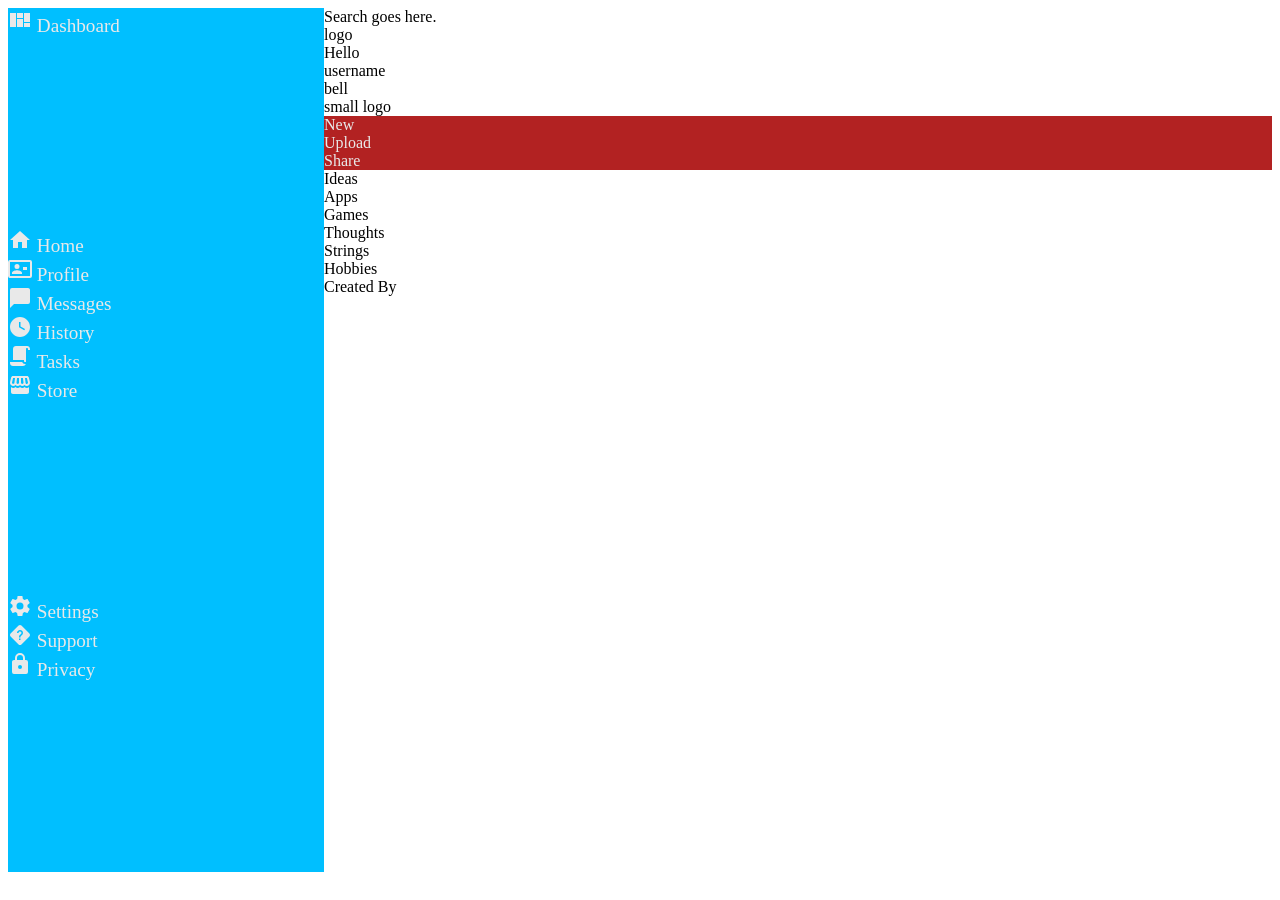
==== AdminDashboard.html @ 98df5fd7 "Icons added" ====
<!DOCTYPE html>
<html lang="en">
<head>
    <meta charset="UTF-8">
    <meta http-equiv="X-UA-Compatible" content="IE=edge">
    <meta name="viewport" content="width=device-width, initial-scale=1.0">
    <title>Admin Dashboard</title>
    <link rel="stylesheet" href="style.css">
</head>
<body>
    <div class="sidebar">
        <div class="siderow1">
            <svg style="width:24px;height:24px" viewBox="0 0 24 24">
            <path fill="currentColor" d="M2,5V19H8V5H2M9,5V10H15V5H9M16,5V14H22V5H16M9,11V19H15V11H9M16,15V19H22V15H16Z" />
        </svg>
        Dashboard</div>
        <div class="siderow2">
            <div> 
                <svg fill="currentColor" xmlns="http://www.w3.org/2000/svg" xmlns:xlink="http://www.w3.org/1999/xlink" version="1.1" width="24" height="24" viewBox="0 0 24 24"><path d="M10,20V14H14V20H19V12H22L12,3L2,12H5V20H10Z" /></svg>
                Home</div>
            <div> 
                <svg fill="currentColor" xmlns="http://www.w3.org/2000/svg" xmlns:xlink="http://www.w3.org/1999/xlink" version="1.1" width="24" height="24" viewBox="0 0 24 24"><path d="M22 3H2A2.07 2.07 0 0 0 0 5V19A2.07 2.07 0 0 0 2 21H22A2.07 2.07 0 0 0 24 19V5A2.07 2.07 0 0 0 22 3M22 19H2V5H22M14 17V15.75C14 14.09 10.66 13.25 9 13.25S4 14.09 4 15.75V17H14M9 7A2.5 2.5 0 1 0 11.5 9.5A2.5 2.5 0 0 0 9 7M15 10V13H19V10H15" /></svg>
                Profile</div>
            <div> 
                <svg fill="currentColor" xmlns="http://www.w3.org/2000/svg" xmlns:xlink="http://www.w3.org/1999/xlink" version="1.1" width="24" height="24" viewBox="0 0 24 24"><path d="M20,2H4A2,2 0 0,0 2,4V22L6,18H20A2,2 0 0,0 22,16V4C22,2.89 21.1,2 20,2Z" /></svg>
                Messages
            </div>
            <div> <svg fill= "currentColor" xmlns="http://www.w3.org/2000/svg"  width="24" height="24" viewBox="0 0 24 24"><path d="M12 2C6.5 2 2 6.5 2 12C2 17.5 6.5 22 12 22C17.5 22 22 17.5 22 12S17.5 2 12 2M16.3 15.2L11 12.3V7H12.5V11.4L17 13.9L16.3 15.2Z" /></svg>
                History</div>
            <div> 
                <svg fill="currentColor" xmlns="http://www.w3.org/2000/svg" xmlns:xlink="http://www.w3.org/1999/xlink" version="1.1" width="24" height="24" viewBox="0 0 24 24"><path d="M17.8,20C17.4,21.2 16.3,22 15,22H5C3.3,22 2,20.7 2,19V18H5L14.2,18C14.6,19.2 15.7,20 17,20H17.8M19,2H8C6.3,2 5,3.3 5,5V16H16V17C16,17.6 16.4,18 17,18H18V5C18,4.4 18.4,4 19,4C19.6,4 20,4.4 20,5V6H22V5C22,3.3 20.7,2 19,2Z" /></svg>
                Tasks</div>
            <div> 
                <svg fill="currentColor" xmlns="http://www.w3.org/2000/svg" xmlns:xlink="http://www.w3.org/1999/xlink" version="1.1" width="24" height="24" viewBox="0 0 24 24"><path d="M5.06 3C4.63 3 4.22 3.14 3.84 3.42C3.46 3.7 3.24 4.06 3.14 4.5L2.11 8.91C1.86 10 2.06 10.92 2.69 11.73C2.81 11.85 2.93 11.97 3.04 12.07C3.63 12.64 4.28 13 5.22 13C6.16 13 6.91 12.59 7.47 12.05C8.1 12.67 8.86 13 9.8 13C10.64 13 11.44 12.63 12 12.07C12.68 12.7 13.45 13 14.3 13C15.17 13 15.91 12.67 16.54 12.05C17.11 12.62 17.86 13 18.81 13C19.76 13 20.43 12.65 21 12.06C21.09 11.97 21.18 11.87 21.28 11.77C21.94 10.95 22.14 10 21.89 8.91L20.86 4.5C20.73 4.06 20.5 3.7 20.13 3.42C19.77 3.14 19.38 3 18.94 3M18.89 4.97L19.97 9.38C20.06 9.81 19.97 10.2 19.69 10.55C19.44 10.86 19.13 11 18.75 11C18.44 11 18.17 10.9 17.95 10.66C17.73 10.43 17.61 10.16 17.58 9.84L16.97 5M5.06 5H7.03L6.42 9.84C6.3 10.63 5.91 11 5.25 11C4.84 11 4.53 10.86 4.31 10.55C4.03 10.2 3.94 9.81 4.03 9.38M9.05 5H11V9.7C11 10.05 10.89 10.35 10.64 10.62C10.39 10.88 10.08 11 9.7 11C9.36 11 9.07 10.88 8.84 10.59C8.61 10.3 8.5 10 8.5 9.66V9.5M13 5H14.95L15.5 9.5C15.58 9.92 15.5 10.27 15.21 10.57C14.95 10.87 14.61 11 14.2 11C13.89 11 13.61 10.88 13.36 10.62C13.11 10.35 13 10.05 13 9.7M3 14.03V19C3 20.11 3.89 21 5 21C9.67 21 14.33 21 19 21C20.1 21 21 20.11 21 19V14.05C20.45 14.63 19.75 14.96 19 15C18 15.03 17.25 14.74 16.54 14.05C15.94 14.65 15.14 15 14.3 15C13.4 15 12.6 14.64 12 14.07C11.43 14.64 10.65 15 9.78 15C8.87 15 8.07 14.65 7.47 14.05C6.89 14.64 6.1 15 5.23 15C4.33 15 3.66 14.65 3 14.03Z" /></svg>
                 Store</div>
        </div>
        <div class="siderow3">
            <div>
                <svg fill="currentColor" xmlns:xlink="http://www.w3.org/1999/xlink" version="1.1" width="24" height="24" viewBox="0 0 24 24"><path d="M12,15.5A3.5,3.5 0 0,1 8.5,12A3.5,3.5 0 0,1 12,8.5A3.5,3.5 0 0,1 15.5,12A3.5,3.5 0 0,1 12,15.5M19.43,12.97C19.47,12.65 19.5,12.33 19.5,12C19.5,11.67 19.47,11.34 19.43,11L21.54,9.37C21.73,9.22 21.78,8.95 21.66,8.73L19.66,5.27C19.54,5.05 19.27,4.96 19.05,5.05L16.56,6.05C16.04,5.66 15.5,5.32 14.87,5.07L14.5,2.42C14.46,2.18 14.25,2 14,2H10C9.75,2 9.54,2.18 9.5,2.42L9.13,5.07C8.5,5.32 7.96,5.66 7.44,6.05L4.95,5.05C4.73,4.96 4.46,5.05 4.34,5.27L2.34,8.73C2.21,8.95 2.27,9.22 2.46,9.37L4.57,11C4.53,11.34 4.5,11.67 4.5,12C4.5,12.33 4.53,12.65 4.57,12.97L2.46,14.63C2.27,14.78 2.21,15.05 2.34,15.27L4.34,18.73C4.46,18.95 4.73,19.03 4.95,18.95L7.44,17.94C7.96,18.34 8.5,18.68 9.13,18.93L9.5,21.58C9.54,21.82 9.75,22 10,22H14C14.25,22 14.46,21.82 14.5,21.58L14.87,18.93C15.5,18.67 16.04,18.34 16.56,17.94L19.05,18.95C19.27,19.03 19.54,18.95 19.66,18.73L21.66,15.27C21.78,15.05 21.73,14.78 21.54,14.63L19.43,12.97Z" /></svg>
                Settings
            </div>
            <div>
                <svg fill="currentColor" xmlns="http://www.w3.org/2000/svg" xmlns:xlink="http://www.w3.org/1999/xlink" version="1.1" width="24" height="24" viewBox="0 0 24 24"><path d="M12 2C11.5 2 11 2.19 10.59 2.59L2.59 10.59C1.8 11.37 1.8 12.63 2.59 13.41L10.59 21.41C11.37 22.2 12.63 22.2 13.41 21.41L21.41 13.41C22.2 12.63 22.2 11.37 21.41 10.59L13.41 2.59C13 2.19 12.5 2 12 2M12 6.95C14.7 7.06 15.87 9.78 14.28 11.81C13.86 12.31 13.19 12.64 12.85 13.07C12.5 13.5 12.5 14 12.5 14.5H11C11 13.65 11 12.94 11.35 12.44C11.68 11.94 12.35 11.64 12.77 11.31C14 10.18 13.68 8.59 12 8.46C11.18 8.46 10.5 9.13 10.5 9.97H9C9 8.3 10.35 6.95 12 6.95M11 15.5H12.5V17H11V15.5Z" /></svg>
                Support</div>
            <div>
                <svg fill="currentColor" xmlns:xlink="http://www.w3.org/1999/xlink" version="1.1" width="24" height="24" viewBox="0 0 24 24"><path d="M12,17A2,2 0 0,0 14,15C14,13.89 13.1,13 12,13A2,2 0 0,0 10,15A2,2 0 0,0 12,17M18,8A2,2 0 0,1 20,10V20A2,2 0 0,1 18,22H6A2,2 0 0,1 4,20V10C4,8.89 4.9,8 6,8H7V6A5,5 0 0,1 12,1A5,5 0 0,1 17,6V8H18M12,3A3,3 0 0,0 9,6V8H15V6A3,3 0 0,0 12,3Z" /></svg>
                Privacy</div>
        </div>

    </div>
    <div class="mainContent">
        <div class="header">
            <div class="magnifyingGlass"></div>
            <div class="searchbar">Search goes here.</div>
            <div class="Greeting">
                <div class="logo">logo</div>
                <div class="hello">Hello</div>
                <div class="user">username</div>
            </div>
            <div class="userinfo">
                <div class="alert">bell</div>
                <div class="smallLogo">small logo</div>
                <div class="user"></div>
                <div class="buttons">
                    <div class="button1">New</div>
                    <div class="button2">Upload</div>
                    <div class="button3">Share</div>
                </div>
            </div>
        </div>
        <div class="content">
            <div class="articles">
                <div class="article1">Ideas</div>
                <div class="article2">Apps</div>
                <div class="article3">Games</div>
                <div class="article4">Thoughts</div>
                <div class="article5">Strings</div>
                <div class="article6">Hobbies</div>
            </div>
            <div class="miniSidebar">  
                <div class="Announcements">
                    <div class="announcement">Created By</div>
                    <div class="announcement"></div>
                    <div class="announcement"></div>
                </div>
                
                <div class="Social Media">
                    <div class="people"></div>
                    <div class="people"></div>
                    <div class="people"></div>
                </div>
            </div>
        </div>
    </div>
</body>
</html>
---- style.css ----
body{
    display: grid;
    grid-template-columns: 2fr 6fr;
    grid-template-rows: 1fr 2fr;

}
.sidebar{
    display: grid;
    grid-template-rows: repeat(3 1fr);
    grid-area: 1/1/3/1;
}
.mainContent{
    display: grid;
    grid-area: 1/2/2/3;
}
.buttons{
    background-color: firebrick;
    color:rgb(233, 233, 233);
}
.sidebar{
    background-color:deepskyblue;
    color:rgb(233,233,233);
    font-size:larger;
}
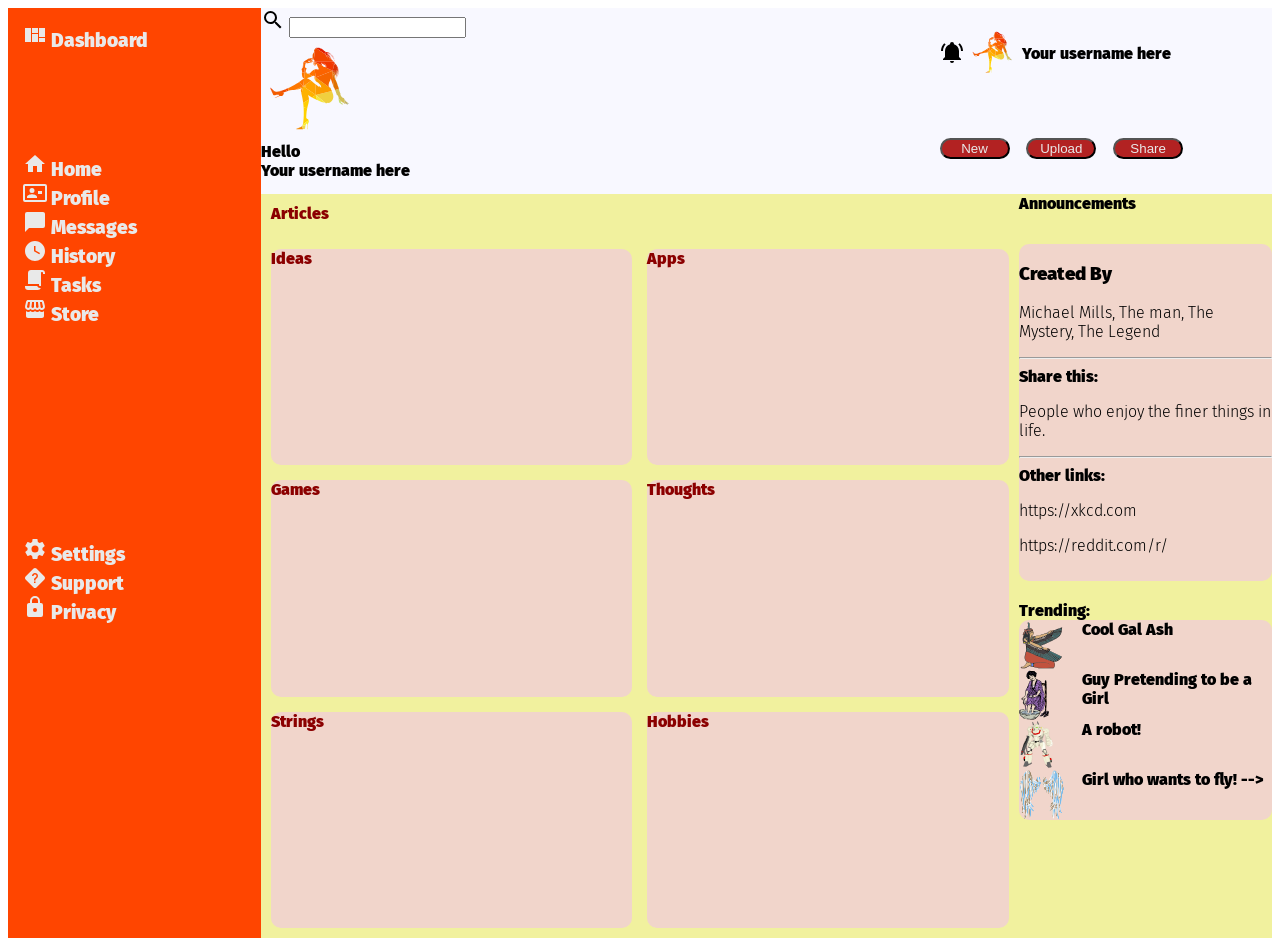
==== commit 19a919a7: "staged to real" ====
--- a/AdminDashboard.html
+++ b/AdminDashboard.html
@@ -9,17 +9,18 @@
 </head>
 <body>
     <div class="sidebar">
-        <div class="siderow1">
+        <div class="sideRow1">
             <svg style="width:24px;height:24px" viewBox="0 0 24 24">
             <path fill="currentColor" d="M2,5V19H8V5H2M9,5V10H15V5H9M16,5V14H22V5H16M9,11V19H15V11H9M16,15V19H22V15H16Z" />
         </svg>
-        Dashboard</div>
-        <div class="siderow2">
+        Dashboard
+    </div>
+        <div class="sideRow2">
             <div> 
-                <svg fill="currentColor" xmlns="http://www.w3.org/2000/svg" xmlns:xlink="http://www.w3.org/1999/xlink" version="1.1" width="24" height="24" viewBox="0 0 24 24"><path d="M10,20V14H14V20H19V12H22L12,3L2,12H5V20H10Z" /></svg>
+                <svg fill="currentColor" version="1.1" width="24" height="24" viewBox="0 0 24 24"><path d="M10,20V14H14V20H19V12H22L12,3L2,12H5V20H10Z" /></svg>
                 Home</div>
             <div> 
-                <svg fill="currentColor" xmlns="http://www.w3.org/2000/svg" xmlns:xlink="http://www.w3.org/1999/xlink" version="1.1" width="24" height="24" viewBox="0 0 24 24"><path d="M22 3H2A2.07 2.07 0 0 0 0 5V19A2.07 2.07 0 0 0 2 21H22A2.07 2.07 0 0 0 24 19V5A2.07 2.07 0 0 0 22 3M22 19H2V5H22M14 17V15.75C14 14.09 10.66 13.25 9 13.25S4 14.09 4 15.75V17H14M9 7A2.5 2.5 0 1 0 11.5 9.5A2.5 2.5 0 0 0 9 7M15 10V13H19V10H15" /></svg>
+                <svg fill="currentColor" version="1.1" width="24" height="24" viewBox="0 0 24 24"><path d="M22 3H2A2.07 2.07 0 0 0 0 5V19A2.07 2.07 0 0 0 2 21H22A2.07 2.07 0 0 0 24 19V5A2.07 2.07 0 0 0 22 3M22 19H2V5H22M14 17V15.75C14 14.09 10.66 13.25 9 13.25S4 14.09 4 15.75V17H14M9 7A2.5 2.5 0 1 0 11.5 9.5A2.5 2.5 0 0 0 9 7M15 10V13H19V10H15" /></svg>
                 Profile</div>
             <div> 
                 <svg fill="currentColor" xmlns="http://www.w3.org/2000/svg" xmlns:xlink="http://www.w3.org/1999/xlink" version="1.1" width="24" height="24" viewBox="0 0 24 24"><path d="M20,2H4A2,2 0 0,0 2,4V22L6,18H20A2,2 0 0,0 22,16V4C22,2.89 21.1,2 20,2Z" /></svg>
@@ -34,9 +35,9 @@
                 <svg fill="currentColor" xmlns="http://www.w3.org/2000/svg" xmlns:xlink="http://www.w3.org/1999/xlink" version="1.1" width="24" height="24" viewBox="0 0 24 24"><path d="M5.06 3C4.63 3 4.22 3.14 3.84 3.42C3.46 3.7 3.24 4.06 3.14 4.5L2.11 8.91C1.86 10 2.06 10.92 2.69 11.73C2.81 11.85 2.93 11.97 3.04 12.07C3.63 12.64 4.28 13 5.22 13C6.16 13 6.91 12.59 7.47 12.05C8.1 12.67 8.86 13 9.8 13C10.64 13 11.44 12.63 12 12.07C12.68 12.7 13.45 13 14.3 13C15.17 13 15.91 12.67 16.54 12.05C17.11 12.62 17.86 13 18.81 13C19.76 13 20.43 12.65 21 12.06C21.09 11.97 21.18 11.87 21.28 11.77C21.94 10.95 22.14 10 21.89 8.91L20.86 4.5C20.73 4.06 20.5 3.7 20.13 3.42C19.77 3.14 19.38 3 18.94 3M18.89 4.97L19.97 9.38C20.06 9.81 19.97 10.2 19.69 10.55C19.44 10.86 19.13 11 18.75 11C18.44 11 18.17 10.9 17.95 10.66C17.73 10.43 17.61 10.16 17.58 9.84L16.97 5M5.06 5H7.03L6.42 9.84C6.3 10.63 5.91 11 5.25 11C4.84 11 4.53 10.86 4.31 10.55C4.03 10.2 3.94 9.81 4.03 9.38M9.05 5H11V9.7C11 10.05 10.89 10.35 10.64 10.62C10.39 10.88 10.08 11 9.7 11C9.36 11 9.07 10.88 8.84 10.59C8.61 10.3 8.5 10 8.5 9.66V9.5M13 5H14.95L15.5 9.5C15.58 9.92 15.5 10.27 15.21 10.57C14.95 10.87 14.61 11 14.2 11C13.89 11 13.61 10.88 13.36 10.62C13.11 10.35 13 10.05 13 9.7M3 14.03V19C3 20.11 3.89 21 5 21C9.67 21 14.33 21 19 21C20.1 21 21 20.11 21 19V14.05C20.45 14.63 19.75 14.96 19 15C18 15.03 17.25 14.74 16.54 14.05C15.94 14.65 15.14 15 14.3 15C13.4 15 12.6 14.64 12 14.07C11.43 14.64 10.65 15 9.78 15C8.87 15 8.07 14.65 7.47 14.05C6.89 14.64 6.1 15 5.23 15C4.33 15 3.66 14.65 3 14.03Z" /></svg>
                  Store</div>
         </div>
-        <div class="siderow3">
+        <div class="sideRow3">
             <div>
-                <svg fill="currentColor" xmlns:xlink="http://www.w3.org/1999/xlink" version="1.1" width="24" height="24" viewBox="0 0 24 24"><path d="M12,15.5A3.5,3.5 0 0,1 8.5,12A3.5,3.5 0 0,1 12,8.5A3.5,3.5 0 0,1 15.5,12A3.5,3.5 0 0,1 12,15.5M19.43,12.97C19.47,12.65 19.5,12.33 19.5,12C19.5,11.67 19.47,11.34 19.43,11L21.54,9.37C21.73,9.22 21.78,8.95 21.66,8.73L19.66,5.27C19.54,5.05 19.27,4.96 19.05,5.05L16.56,6.05C16.04,5.66 15.5,5.32 14.87,5.07L14.5,2.42C14.46,2.18 14.25,2 14,2H10C9.75,2 9.54,2.18 9.5,2.42L9.13,5.07C8.5,5.32 7.96,5.66 7.44,6.05L4.95,5.05C4.73,4.96 4.46,5.05 4.34,5.27L2.34,8.73C2.21,8.95 2.27,9.22 2.46,9.37L4.57,11C4.53,11.34 4.5,11.67 4.5,12C4.5,12.33 4.53,12.65 4.57,12.97L2.46,14.63C2.27,14.78 2.21,15.05 2.34,15.27L4.34,18.73C4.46,18.95 4.73,19.03 4.95,18.95L7.44,17.94C7.96,18.34 8.5,18.68 9.13,18.93L9.5,21.58C9.54,21.82 9.75,22 10,22H14C14.25,22 14.46,21.82 14.5,21.58L14.87,18.93C15.5,18.67 16.04,18.34 16.56,17.94L19.05,18.95C19.27,19.03 19.54,18.95 19.66,18.73L21.66,15.27C21.78,15.05 21.73,14.78 21.54,14.63L19.43,12.97Z" /></svg>
+                <svg fill="currentColor" version="1.1" width="24" height="24" viewBox="0 0 24 24"><path d="M12,15.5A3.5,3.5 0 0,1 8.5,12A3.5,3.5 0 0,1 12,8.5A3.5,3.5 0 0,1 15.5,12A3.5,3.5 0 0,1 12,15.5M19.43,12.97C19.47,12.65 19.5,12.33 19.5,12C19.5,11.67 19.47,11.34 19.43,11L21.54,9.37C21.73,9.22 21.78,8.95 21.66,8.73L19.66,5.27C19.54,5.05 19.27,4.96 19.05,5.05L16.56,6.05C16.04,5.66 15.5,5.32 14.87,5.07L14.5,2.42C14.46,2.18 14.25,2 14,2H10C9.75,2 9.54,2.18 9.5,2.42L9.13,5.07C8.5,5.32 7.96,5.66 7.44,6.05L4.95,5.05C4.73,4.96 4.46,5.05 4.34,5.27L2.34,8.73C2.21,8.95 2.27,9.22 2.46,9.37L4.57,11C4.53,11.34 4.5,11.67 4.5,12C4.5,12.33 4.53,12.65 4.57,12.97L2.46,14.63C2.27,14.78 2.21,15.05 2.34,15.27L4.34,18.73C4.46,18.95 4.73,19.03 4.95,18.95L7.44,17.94C7.96,18.34 8.5,18.68 9.13,18.93L9.5,21.58C9.54,21.82 9.75,22 10,22H14C14.25,22 14.46,21.82 14.5,21.58L14.87,18.93C15.5,18.67 16.04,18.34 16.56,17.94L19.05,18.95C19.27,19.03 19.54,18.95 19.66,18.73L21.66,15.27C21.78,15.05 21.73,14.78 21.54,14.63L19.43,12.97Z" /></svg>
                 Settings
             </div>
             <div>
@@ -46,48 +47,83 @@
                 <svg fill="currentColor" xmlns:xlink="http://www.w3.org/1999/xlink" version="1.1" width="24" height="24" viewBox="0 0 24 24"><path d="M12,17A2,2 0 0,0 14,15C14,13.89 13.1,13 12,13A2,2 0 0,0 10,15A2,2 0 0,0 12,17M18,8A2,2 0 0,1 20,10V20A2,2 0 0,1 18,22H6A2,2 0 0,1 4,20V10C4,8.89 4.9,8 6,8H7V6A5,5 0 0,1 12,1A5,5 0 0,1 17,6V8H18M12,3A3,3 0 0,0 9,6V8H15V6A3,3 0 0,0 12,3Z" /></svg>
                 Privacy</div>
         </div>
-
     </div>
     <div class="mainContent">
         <div class="header">
+            <div class="headerMain">
             <div class="magnifyingGlass"></div>
-            <div class="searchbar">Search goes here.</div>
+            <div class="searchbar">
+                <svg style="width:24px;height:24px" viewBox="0 0 24 24">
+                    <path fill="currentColor" d="M9.5,3A6.5,6.5 0 0,1 16,9.5C16,11.11 15.41,12.59 14.44,13.73L14.71,14H15.5L20.5,19L19,20.5L14,15.5V14.71L13.73,14.44C12.59,15.41 11.11,16 9.5,16A6.5,6.5 0 0,1 3,9.5A6.5,6.5 0 0,1 9.5,3M9.5,5C7,5 5,7 5,9.5C5,12 7,14 9.5,14C12,14 14,12 14,9.5C14,7 12,5 9.5,5Z" />
+                </svg>
+                 <input type="search" text="Search Here"> </div>
             <div class="Greeting">
-                <div class="logo">logo</div>
+                <div class="logo"><img src="svgs/sitting-woman-silhouette-low-poly.svg" alt="userProfilePic" height="100px"></div>
                 <div class="hello">Hello</div>
-                <div class="user">username</div>
+                <div class="user">Your username here</div>
+            </div>
             </div>
             <div class="userinfo">
-                <div class="alert">bell</div>
-                <div class="smallLogo">small logo</div>
-                <div class="user"></div>
+                <div class="alert">
+                    <svg style="width:24px;height:24px" viewBox="0 0 24 24">
+                        <path fill="currentColor" d="M21,19V20H3V19L5,17V11C5,7.9 7.03,5.17 10,4.29C10,4.19 10,4.1 10,4A2,2 0 0,1 12,2A2,2 0 0,1 14,4C14,4.1 14,4.19 14,4.29C16.97,5.17 19,7.9 19,11V17L21,19M14,21A2,2 0 0,1 12,23A2,2 0 0,1 10,21M19.75,3.19L18.33,4.61C20.04,6.3 21,8.6 21,11H23C23,8.07 21.84,5.25 19.75,3.19M1,11H3C3,8.6 3.96,6.3 5.67,4.61L4.25,3.19C2.16,5.25 1,8.07 1,11Z" />
+                    </svg>
+                </div>
+                <div class="smallLogo">
+                    <img src="svgs/sitting-woman-silhouette-low-poly.svg" alt="userProfilePic" height="50px">
+                </div>
+                <div class="user">Your username here</div>
                 <div class="buttons">
-                    <div class="button1">New</div>
-                    <div class="button2">Upload</div>
-                    <div class="button3">Share</div>
+                    <div class="button1"> <button class="button"> New</button></div>
+                    <div class="button2"> <button class="button">Upload</button></div>
+                    <div class="button3"> <button class="button">Share</button></div>
                 </div>
             </div>
         </div>
         <div class="content">
             <div class="articles">
-                <div class="article1">Ideas</div>
-                <div class="article2">Apps</div>
-                <div class="article3">Games</div>
-                <div class="article4">Thoughts</div>
-                <div class="article5">Strings</div>
-                <div class="article6">Hobbies</div>
+               <div class="articleTitle"> Articles</div>
+                <div class="article" id="article1">Ideas</div>
+                <div class="article" id="article2">Apps</div>
+                <div class="article" id="article3">Games</div>
+                <div class="article" id="article4">Thoughts</div>
+                <div class="article" id="article5">Strings</div>
+                <div class="article" id="article6">Hobbies</div>
             </div>
             <div class="miniSidebar">  
-                <div class="Announcements">
-                    <div class="announcement">Created By</div>
-                    <div class="announcement"></div>
-                    <div class="announcement"></div>
+                <div class="anouncementTitle">Announcements</div>
+                <div class="article" id="Anouncements">
+                    <div class="announcement">
+                        <h3>Created By</h3>
+                        <p>Michael Mills, The man, The Mystery, The Legend</p>
+                        <hr>
+                        Share this:
+                        <p>People who enjoy the finer things in life.</p>
+                        <hr>
+                        Other links:
+                        <p>https://xkcd.com</p>
+                        <p>https://reddit.com/r/</p>
+                    </div>
                 </div>
                 
-                <div class="Social Media">
-                    <div class="people"></div>
-                    <div class="people"></div>
-                    <div class="people"></div>
+                <div class="trends" height=" 1vw">Trending:
+                    <div class="article">
+                        <div class="people"id="person1">
+                            <img src="./svgs/Selanit-Maat.svg" alt="Salanit" height="50px" border-radius="25px">
+                            Cool Gal Ash 
+                        </div>
+                        <div class="people"id="person2">
+                            <img src="svgs/footbath-colour.svg" alt="japanese style" height="50px" border-radius="25px">
+                            Guy Pretending to be a Girl
+                        </div>
+                        <div class="people"id="person3">
+                            <img src="svgs/Robotech-VF1.svg" alt="Robot" height="50px" border-radius="25px">
+                            A robot!
+                        </div>
+                        <div class="people">
+                            <img src="svgs/chromewings.svg" alt="wings" height="50px" border-radius="25px">Girl who wants to fly! -->
+                        </div>
+                    </div>
                 </div>
             </div>
         </div>
--- a/style.css
+++ b/style.css
@@ -1,24 +1,137 @@
-body{
+@font-face{
+    font-family: fira-sans;
+    src: url(./font/Fira_Sans/FiraSans-Black.ttf);
+}
+@font-face {
+    font-family: fira-light;
+    src:url(./font/Fira_Sans/FiraSans-Light.ttf);
+}
+body{ 
     display: grid;
-    grid-template-columns: 2fr 6fr;
-    grid-template-rows: 1fr 2fr;
+    grid-template-columns: 1fr 4fr;
+    font-family: fira-sans;
+}
 
+.sidebar{
+    padding: 15px;
+    height:100vh;
+    justify-content: left;
+    padding: 15px;
+    display: grid;
+    grid-template-rows: 1fr 3fr 3fr;
 }
-.sidebar{
+.mainContent{    
     display: grid;
-    grid-template-rows: repeat(3 1fr);
-    grid-area: 1/1/3/1;
-}
-.mainContent{
-    display: grid;
+    grid-template-rows: 1fr 4fr;
     grid-area: 1/2/2/3;
 }
+
 .buttons{
+    display: grid;
+    grid-template-columns: repeat(3 1fr);
+}
+
+.button{
+    width:70px;
     background-color: firebrick;
     color:rgb(233, 233, 233);
+    border-radius: 40px;
 }
+
+.button1{
+    grid-column: 1;
+}
+
+.button2{
+    grid-column: 2;
+}
+
+.button3{
+    grid-column: 3;
+}
+
 .sidebar{
-    background-color:deepskyblue;
+    background-color:orangered;
     color:rgb(233,233,233);
     font-size:larger;
+}
+
+.header{
+    background-color: ghostwhite;
+    display: grid;
+    grid-template-columns: 3fr 2fr;
+    
+}
+
+.headermain{
+    grid-area: 1/1/2/2;
+    display:grid;
+}
+
+.userinfo{
+    justify-content:center ;
+    align-items: center;
+    grid-area:1/2/2/3;
+    display:grid;
+    gap: 4px;
+    grid-template-columns: repeat(5 1fr);
+    grid-template-rows: 1fr 1fr;
+}
+
+.alert{
+    grid-area: 1/1/2/2;
+}
+
+.smallLogo{
+    grid-area: 1/2/2/3;
+}
+
+.user{
+    grid-area: 1/3/2/4;
+}
+
+.buttons{
+    grid-area: 2/1/3/5;
+}
+
+.content{
+    display: grid;
+    grid-template-columns: 3fr 1fr;
+    background-color: rgb(241, 241, 158);
+}
+
+.articles{
+    display: grid;
+    gap: 15px;
+    margin: 10px;
+    color:darkred;
+    grid-template:  "a a" 30px 
+                    "b c" 1fr
+                    "d e" 1fr         
+                    "f g" 1fr / 1fr 1fr 
+}
+
+.article{
+    background-color: rgb(241, 213, 203);
+    border-radius: 10px;
+    border-left: 4px orangered ;
+}
+.articleTitle{
+    grid-area: a;
+}
+
+.miniSidebar{
+    grid-area: 1/2/1/3;
+    display: grid;
+    row-gap: 20px;
+    grid-template-rows: 30px 1fr 1fr;
+}
+
+.people {
+    display:grid;
+    grid-template-columns: 1fr 3fr;
+    
+}
+p{
+   font-family: fira-light ;
 }
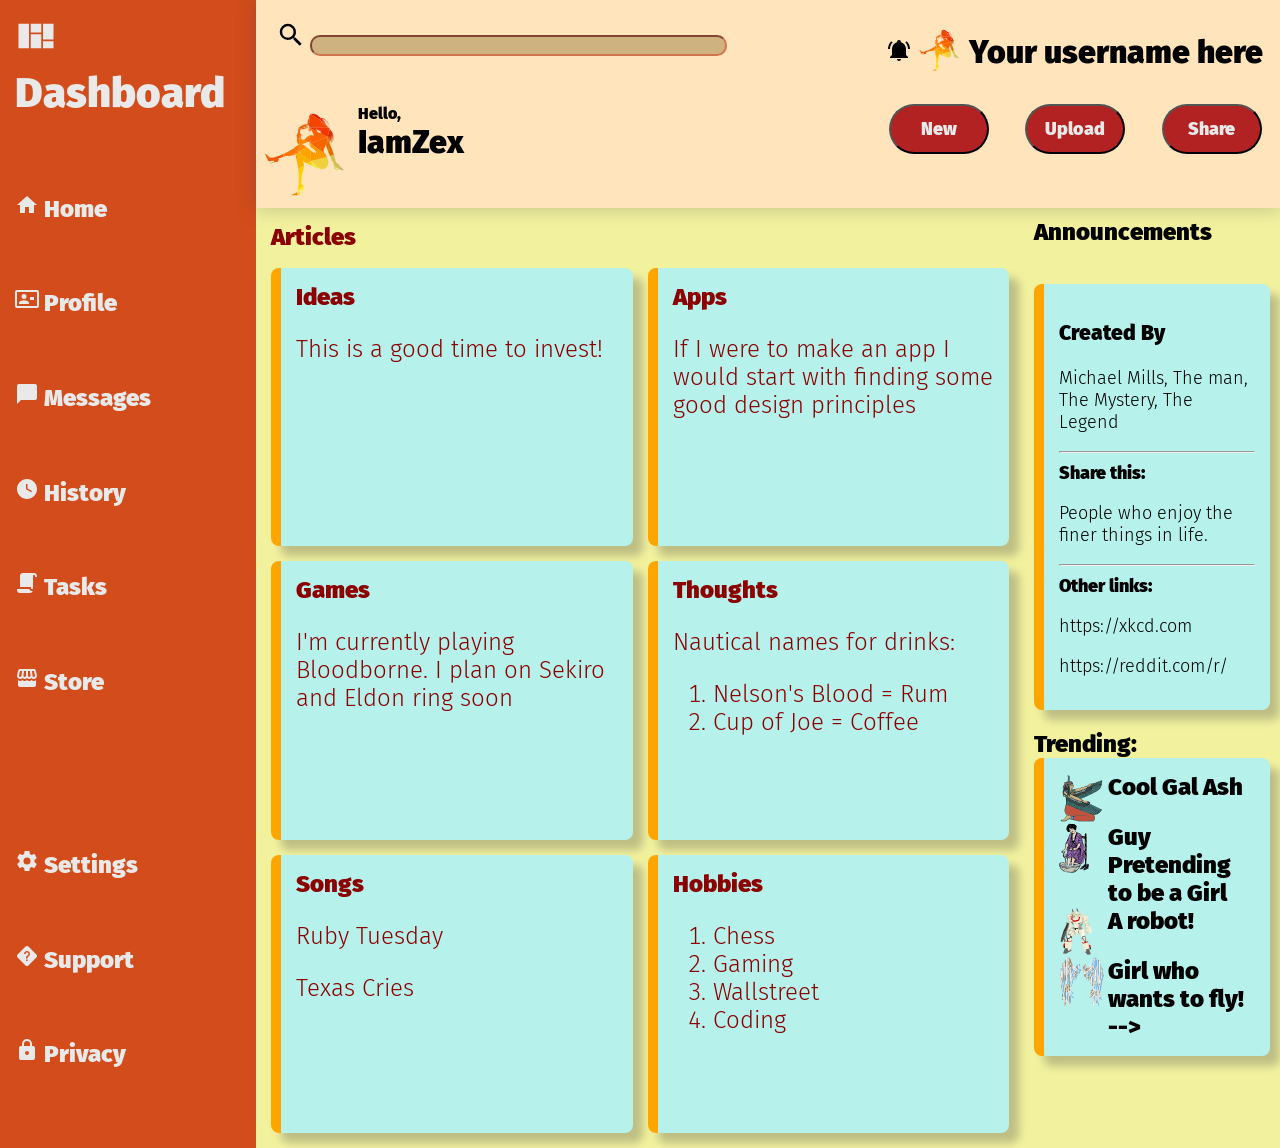
==== commit 4d46a042: "styles complete" ====
--- a/AdminDashboard.html
+++ b/AdminDashboard.html
@@ -9,60 +9,61 @@
 </head>
 <body>
     <div class="sidebar">
-        <div class="sideRow1">
-            <svg style="width:24px;height:24px" viewBox="0 0 24 24">
-            <path fill="currentColor" d="M2,5V19H8V5H2M9,5V10H15V5H9M16,5V14H22V5H16M9,11V19H15V11H9M16,15V19H22V15H16Z" />
+        <div class="sideRow1"><div>
+            <svg style="width:42px;height:42px" viewBox="0 0 24 24">
+            <path fill="currentColor" d="M2,5V19H8V5H2M9,5V10H15V5H9M16,5V14H22V5H16M9,11V19H15V11H9M16,15V19H22V15H16Z"/>
         </svg>
         Dashboard
-    </div>
+        </div>
+        </div>
         <div class="sideRow2">
             <div> 
-                <svg fill="currentColor" version="1.1" width="24" height="24" viewBox="0 0 24 24"><path d="M10,20V14H14V20H19V12H22L12,3L2,12H5V20H10Z" /></svg>
+                <svg fill="currentColor" width="24" height="24" viewBox="0 0 24 24"><path d="M10,20V14H14V20H19V12H22L12,3L2,12H5V20H10Z" /></svg>
                 Home</div>
             <div> 
-                <svg fill="currentColor" version="1.1" width="24" height="24" viewBox="0 0 24 24"><path d="M22 3H2A2.07 2.07 0 0 0 0 5V19A2.07 2.07 0 0 0 2 21H22A2.07 2.07 0 0 0 24 19V5A2.07 2.07 0 0 0 22 3M22 19H2V5H22M14 17V15.75C14 14.09 10.66 13.25 9 13.25S4 14.09 4 15.75V17H14M9 7A2.5 2.5 0 1 0 11.5 9.5A2.5 2.5 0 0 0 9 7M15 10V13H19V10H15" /></svg>
+                <svg fill="currentColor" width="24" height="24" viewBox="0 0 24 24"><path d="M22 3H2A2.07 2.07 0 0 0 0 5V19A2.07 2.07 0 0 0 2 21H22A2.07 2.07 0 0 0 24 19V5A2.07 2.07 0 0 0 22 3M22 19H2V5H22M14 17V15.75C14 14.09 10.66 13.25 9 13.25S4 14.09 4 15.75V17H14M9 7A2.5 2.5 0 1 0 11.5 9.5A2.5 2.5 0 0 0 9 7M15 10V13H19V10H15" /></svg>
                 Profile</div>
             <div> 
-                <svg fill="currentColor" xmlns="http://www.w3.org/2000/svg" xmlns:xlink="http://www.w3.org/1999/xlink" version="1.1" width="24" height="24" viewBox="0 0 24 24"><path d="M20,2H4A2,2 0 0,0 2,4V22L6,18H20A2,2 0 0,0 22,16V4C22,2.89 21.1,2 20,2Z" /></svg>
+                <svg fill="currentColor" width="24" height="24" viewBox="0 0 24 24"><path d="M20,2H4A2,2 0 0,0 2,4V22L6,18H20A2,2 0 0,0 22,16V4C22,2.89 21.1,2 20,2Z" /></svg>
                 Messages
             </div>
-            <div> <svg fill= "currentColor" xmlns="http://www.w3.org/2000/svg"  width="24" height="24" viewBox="0 0 24 24"><path d="M12 2C6.5 2 2 6.5 2 12C2 17.5 6.5 22 12 22C17.5 22 22 17.5 22 12S17.5 2 12 2M16.3 15.2L11 12.3V7H12.5V11.4L17 13.9L16.3 15.2Z" /></svg>
+            <div> <svg fill= "currentColor" width="24" height="24" viewBox="0 0 24 24"><path d="M12 2C6.5 2 2 6.5 2 12C2 17.5 6.5 22 12 22C17.5 22 22 17.5 22 12S17.5 2 12 2M16.3 15.2L11 12.3V7H12.5V11.4L17 13.9L16.3 15.2Z" /></svg>
                 History</div>
             <div> 
-                <svg fill="currentColor" xmlns="http://www.w3.org/2000/svg" xmlns:xlink="http://www.w3.org/1999/xlink" version="1.1" width="24" height="24" viewBox="0 0 24 24"><path d="M17.8,20C17.4,21.2 16.3,22 15,22H5C3.3,22 2,20.7 2,19V18H5L14.2,18C14.6,19.2 15.7,20 17,20H17.8M19,2H8C6.3,2 5,3.3 5,5V16H16V17C16,17.6 16.4,18 17,18H18V5C18,4.4 18.4,4 19,4C19.6,4 20,4.4 20,5V6H22V5C22,3.3 20.7,2 19,2Z" /></svg>
+                <svg fill="currentColor" width="24" height="24" viewBox="0 0 24 24"><path d="M17.8,20C17.4,21.2 16.3,22 15,22H5C3.3,22 2,20.7 2,19V18H5L14.2,18C14.6,19.2 15.7,20 17,20H17.8M19,2H8C6.3,2 5,3.3 5,5V16H16V17C16,17.6 16.4,18 17,18H18V5C18,4.4 18.4,4 19,4C19.6,4 20,4.4 20,5V6H22V5C22,3.3 20.7,2 19,2Z" /></svg>
                 Tasks</div>
             <div> 
-                <svg fill="currentColor" xmlns="http://www.w3.org/2000/svg" xmlns:xlink="http://www.w3.org/1999/xlink" version="1.1" width="24" height="24" viewBox="0 0 24 24"><path d="M5.06 3C4.63 3 4.22 3.14 3.84 3.42C3.46 3.7 3.24 4.06 3.14 4.5L2.11 8.91C1.86 10 2.06 10.92 2.69 11.73C2.81 11.85 2.93 11.97 3.04 12.07C3.63 12.64 4.28 13 5.22 13C6.16 13 6.91 12.59 7.47 12.05C8.1 12.67 8.86 13 9.8 13C10.64 13 11.44 12.63 12 12.07C12.68 12.7 13.45 13 14.3 13C15.17 13 15.91 12.67 16.54 12.05C17.11 12.62 17.86 13 18.81 13C19.76 13 20.43 12.65 21 12.06C21.09 11.97 21.18 11.87 21.28 11.77C21.94 10.95 22.14 10 21.89 8.91L20.86 4.5C20.73 4.06 20.5 3.7 20.13 3.42C19.77 3.14 19.38 3 18.94 3M18.89 4.97L19.97 9.38C20.06 9.81 19.97 10.2 19.69 10.55C19.44 10.86 19.13 11 18.75 11C18.44 11 18.17 10.9 17.95 10.66C17.73 10.43 17.61 10.16 17.58 9.84L16.97 5M5.06 5H7.03L6.42 9.84C6.3 10.63 5.91 11 5.25 11C4.84 11 4.53 10.86 4.31 10.55C4.03 10.2 3.94 9.81 4.03 9.38M9.05 5H11V9.7C11 10.05 10.89 10.35 10.64 10.62C10.39 10.88 10.08 11 9.7 11C9.36 11 9.07 10.88 8.84 10.59C8.61 10.3 8.5 10 8.5 9.66V9.5M13 5H14.95L15.5 9.5C15.58 9.92 15.5 10.27 15.21 10.57C14.95 10.87 14.61 11 14.2 11C13.89 11 13.61 10.88 13.36 10.62C13.11 10.35 13 10.05 13 9.7M3 14.03V19C3 20.11 3.89 21 5 21C9.67 21 14.33 21 19 21C20.1 21 21 20.11 21 19V14.05C20.45 14.63 19.75 14.96 19 15C18 15.03 17.25 14.74 16.54 14.05C15.94 14.65 15.14 15 14.3 15C13.4 15 12.6 14.64 12 14.07C11.43 14.64 10.65 15 9.78 15C8.87 15 8.07 14.65 7.47 14.05C6.89 14.64 6.1 15 5.23 15C4.33 15 3.66 14.65 3 14.03Z" /></svg>
+                <svg fill="currentColor" width="24" height="24" viewBox="0 0 24 24"><path d="M5.06 3C4.63 3 4.22 3.14 3.84 3.42C3.46 3.7 3.24 4.06 3.14 4.5L2.11 8.91C1.86 10 2.06 10.92 2.69 11.73C2.81 11.85 2.93 11.97 3.04 12.07C3.63 12.64 4.28 13 5.22 13C6.16 13 6.91 12.59 7.47 12.05C8.1 12.67 8.86 13 9.8 13C10.64 13 11.44 12.63 12 12.07C12.68 12.7 13.45 13 14.3 13C15.17 13 15.91 12.67 16.54 12.05C17.11 12.62 17.86 13 18.81 13C19.76 13 20.43 12.65 21 12.06C21.09 11.97 21.18 11.87 21.28 11.77C21.94 10.95 22.14 10 21.89 8.91L20.86 4.5C20.73 4.06 20.5 3.7 20.13 3.42C19.77 3.14 19.38 3 18.94 3M18.89 4.97L19.97 9.38C20.06 9.81 19.97 10.2 19.69 10.55C19.44 10.86 19.13 11 18.75 11C18.44 11 18.17 10.9 17.95 10.66C17.73 10.43 17.61 10.16 17.58 9.84L16.97 5M5.06 5H7.03L6.42 9.84C6.3 10.63 5.91 11 5.25 11C4.84 11 4.53 10.86 4.31 10.55C4.03 10.2 3.94 9.81 4.03 9.38M9.05 5H11V9.7C11 10.05 10.89 10.35 10.64 10.62C10.39 10.88 10.08 11 9.7 11C9.36 11 9.07 10.88 8.84 10.59C8.61 10.3 8.5 10 8.5 9.66V9.5M13 5H14.95L15.5 9.5C15.58 9.92 15.5 10.27 15.21 10.57C14.95 10.87 14.61 11 14.2 11C13.89 11 13.61 10.88 13.36 10.62C13.11 10.35 13 10.05 13 9.7M3 14.03V19C3 20.11 3.89 21 5 21C9.67 21 14.33 21 19 21C20.1 21 21 20.11 21 19V14.05C20.45 14.63 19.75 14.96 19 15C18 15.03 17.25 14.74 16.54 14.05C15.94 14.65 15.14 15 14.3 15C13.4 15 12.6 14.64 12 14.07C11.43 14.64 10.65 15 9.78 15C8.87 15 8.07 14.65 7.47 14.05C6.89 14.64 6.1 15 5.23 15C4.33 15 3.66 14.65 3 14.03Z" /></svg>
                  Store</div>
-        </div>
-        <div class="sideRow3">
+            <div><p></p></div>
             <div>
                 <svg fill="currentColor" version="1.1" width="24" height="24" viewBox="0 0 24 24"><path d="M12,15.5A3.5,3.5 0 0,1 8.5,12A3.5,3.5 0 0,1 12,8.5A3.5,3.5 0 0,1 15.5,12A3.5,3.5 0 0,1 12,15.5M19.43,12.97C19.47,12.65 19.5,12.33 19.5,12C19.5,11.67 19.47,11.34 19.43,11L21.54,9.37C21.73,9.22 21.78,8.95 21.66,8.73L19.66,5.27C19.54,5.05 19.27,4.96 19.05,5.05L16.56,6.05C16.04,5.66 15.5,5.32 14.87,5.07L14.5,2.42C14.46,2.18 14.25,2 14,2H10C9.75,2 9.54,2.18 9.5,2.42L9.13,5.07C8.5,5.32 7.96,5.66 7.44,6.05L4.95,5.05C4.73,4.96 4.46,5.05 4.34,5.27L2.34,8.73C2.21,8.95 2.27,9.22 2.46,9.37L4.57,11C4.53,11.34 4.5,11.67 4.5,12C4.5,12.33 4.53,12.65 4.57,12.97L2.46,14.63C2.27,14.78 2.21,15.05 2.34,15.27L4.34,18.73C4.46,18.95 4.73,19.03 4.95,18.95L7.44,17.94C7.96,18.34 8.5,18.68 9.13,18.93L9.5,21.58C9.54,21.82 9.75,22 10,22H14C14.25,22 14.46,21.82 14.5,21.58L14.87,18.93C15.5,18.67 16.04,18.34 16.56,17.94L19.05,18.95C19.27,19.03 19.54,18.95 19.66,18.73L21.66,15.27C21.78,15.05 21.73,14.78 21.54,14.63L19.43,12.97Z" /></svg>
                 Settings
             </div>
             <div>
-                <svg fill="currentColor" xmlns="http://www.w3.org/2000/svg" xmlns:xlink="http://www.w3.org/1999/xlink" version="1.1" width="24" height="24" viewBox="0 0 24 24"><path d="M12 2C11.5 2 11 2.19 10.59 2.59L2.59 10.59C1.8 11.37 1.8 12.63 2.59 13.41L10.59 21.41C11.37 22.2 12.63 22.2 13.41 21.41L21.41 13.41C22.2 12.63 22.2 11.37 21.41 10.59L13.41 2.59C13 2.19 12.5 2 12 2M12 6.95C14.7 7.06 15.87 9.78 14.28 11.81C13.86 12.31 13.19 12.64 12.85 13.07C12.5 13.5 12.5 14 12.5 14.5H11C11 13.65 11 12.94 11.35 12.44C11.68 11.94 12.35 11.64 12.77 11.31C14 10.18 13.68 8.59 12 8.46C11.18 8.46 10.5 9.13 10.5 9.97H9C9 8.3 10.35 6.95 12 6.95M11 15.5H12.5V17H11V15.5Z" /></svg>
+                <svg fill="currentColor" width="24" height="24" viewBox="0 0 24 24"><path d="M12 2C11.5 2 11 2.19 10.59 2.59L2.59 10.59C1.8 11.37 1.8 12.63 2.59 13.41L10.59 21.41C11.37 22.2 12.63 22.2 13.41 21.41L21.41 13.41C22.2 12.63 22.2 11.37 21.41 10.59L13.41 2.59C13 2.19 12.5 2 12 2M12 6.95C14.7 7.06 15.87 9.78 14.28 11.81C13.86 12.31 13.19 12.64 12.85 13.07C12.5 13.5 12.5 14 12.5 14.5H11C11 13.65 11 12.94 11.35 12.44C11.68 11.94 12.35 11.64 12.77 11.31C14 10.18 13.68 8.59 12 8.46C11.18 8.46 10.5 9.13 10.5 9.97H9C9 8.3 10.35 6.95 12 6.95M11 15.5H12.5V17H11V15.5Z" /></svg>
                 Support</div>
             <div>
-                <svg fill="currentColor" xmlns:xlink="http://www.w3.org/1999/xlink" version="1.1" width="24" height="24" viewBox="0 0 24 24"><path d="M12,17A2,2 0 0,0 14,15C14,13.89 13.1,13 12,13A2,2 0 0,0 10,15A2,2 0 0,0 12,17M18,8A2,2 0 0,1 20,10V20A2,2 0 0,1 18,22H6A2,2 0 0,1 4,20V10C4,8.89 4.9,8 6,8H7V6A5,5 0 0,1 12,1A5,5 0 0,1 17,6V8H18M12,3A3,3 0 0,0 9,6V8H15V6A3,3 0 0,0 12,3Z" /></svg>
+                <svg fill="currentColor" width="24" height="24" viewBox="0 0 24 24"><path d="M12,17A2,2 0 0,0 14,15C14,13.89 13.1,13 12,13A2,2 0 0,0 10,15A2,2 0 0,0 12,17M18,8A2,2 0 0,1 20,10V20A2,2 0 0,1 18,22H6A2,2 0 0,1 4,20V10C4,8.89 4.9,8 6,8H7V6A5,5 0 0,1 12,1A5,5 0 0,1 17,6V8H18M12,3A3,3 0 0,0 9,6V8H15V6A3,3 0 0,0 12,3Z" /></svg>
                 Privacy</div>
         </div>
+        
     </div>
     <div class="mainContent">
         <div class="header">
-            <div class="headerMain">
-            <div class="magnifyingGlass"></div>
-            <div class="searchbar">
-                <svg style="width:24px;height:24px" viewBox="0 0 24 24">
+                <div class="magnifyingGlass"></div>
+                <div class="searchbar">
+                    <svg style="width:30px;height:30px" viewBox="0 0 24 24">
                     <path fill="currentColor" d="M9.5,3A6.5,6.5 0 0,1 16,9.5C16,11.11 15.41,12.59 14.44,13.73L14.71,14H15.5L20.5,19L19,20.5L14,15.5V14.71L13.73,14.44C12.59,15.41 11.11,16 9.5,16A6.5,6.5 0 0,1 3,9.5A6.5,6.5 0 0,1 9.5,3M9.5,5C7,5 5,7 5,9.5C5,12 7,14 9.5,14C12,14 14,12 14,9.5C14,7 12,5 9.5,5Z" />
-                </svg>
-                 <input type="search" text="Search Here"> </div>
-            <div class="Greeting">
-                <div class="logo"><img src="svgs/sitting-woman-silhouette-low-poly.svg" alt="userProfilePic" height="100px"></div>
-                <div class="hello">Hello</div>
-                <div class="user">Your username here</div>
-            </div>
-            </div>
+                    </svg>
+                 <input id="search" type="search" text="Search Here" size ="50"> </div>
+                <div class="Greeting">
+                    <div class="logo"><img src="svgs/sitting-woman-silhouette-low-poly.svg" alt="userProfilePic" height="100px"></div>
+                    <div class="usergreeting">    
+                        <div class="hello">Hello,</div>
+                        <div class="user">IamZex</div>
+                    </div>
+                </div>
             <div class="userinfo">
                 <div class="alert">
                     <svg style="width:24px;height:24px" viewBox="0 0 24 24">
@@ -73,22 +74,36 @@
                     <img src="svgs/sitting-woman-silhouette-low-poly.svg" alt="userProfilePic" height="50px">
                 </div>
                 <div class="user">Your username here</div>
+                </div>
                 <div class="buttons">
                     <div class="button1"> <button class="button"> New</button></div>
                     <div class="button2"> <button class="button">Upload</button></div>
                     <div class="button3"> <button class="button">Share</button></div>
                 </div>
-            </div>
         </div>
         <div class="content">
             <div class="articles">
                <div class="articleTitle"> Articles</div>
-                <div class="article" id="article1">Ideas</div>
-                <div class="article" id="article2">Apps</div>
-                <div class="article" id="article3">Games</div>
-                <div class="article" id="article4">Thoughts</div>
-                <div class="article" id="article5">Strings</div>
-                <div class="article" id="article6">Hobbies</div>
+                <div class="article" id="article1">Ideas
+                    <p>This is a good time to invest!</p>
+                </div>
+                <div class="article" id="article2">Apps
+                    <p>If I were to make an app I would start with finding some good design principles</p>
+                </div>
+                <div class="article" id="article3">Games
+                    <p>I'm currently playing Bloodborne. I plan on Sekiro and Eldon ring soon</p>
+                </div>
+                <div class="article" id="article4">Thoughts 
+                    <p>Nautical names for drinks: <ol>
+                        <li>Nelson's Blood = Rum</li>
+                        <li>Cup of Joe = Coffee</li>
+                    </ol></p></div>
+                <div class="article" id="article5">Songs <p>Ruby Tuesday</p>
+                <p>Texas Cries</p> </div>
+                <div class="article" id="article6">Hobbies <ol><li>Chess</li>
+                <li>Gaming</li>
+                <li>Wallstreet</li>
+                <li>Coding</li></ol></div>
             </div>
             <div class="miniSidebar">  
                 <div class="anouncementTitle">Announcements</div>
@@ -105,7 +120,6 @@
                         <p>https://reddit.com/r/</p>
                     </div>
                 </div>
-                
                 <div class="trends" height=" 1vw">Trending:
                     <div class="article">
                         <div class="people"id="person1">
--- a/style.css
+++ b/style.css
@@ -1,3 +1,4 @@
+
 @font-face{
     font-family: fira-sans;
     src: url(./font/Fira_Sans/FiraSans-Black.ttf);
@@ -8,36 +9,74 @@
 }
 body{ 
     display: grid;
-    grid-template-columns: 1fr 4fr;
+    grid-template-columns: 20% 80%;
     font-family: fira-sans;
+    margin:0;
+}
+.sidebar{
+    display:grid;
+    gap:10px;
+    grid-template-rows:auto 1fr;
+    font-size: 24px;
+    padding: 15px;
+    background-color:rgb(211, 76, 27);
+    color:rgb(233,233,233);
+}
+.sideRow1{
+    font-size: 42px;
+}
+.sideRow2{
+    display:flex;
+    justify-content: space-evenly;
+    flex-direction: column;
 }
 
-.sidebar{
-    padding: 15px;
-    height:100vh;
-    justify-content: left;
-    padding: 15px;
+.header{
+    background-color: rgb(255, 228, 188);
     display: grid;
-    grid-template-rows: 1fr 3fr 3fr;
+    grid-template-columns: 3fr 2fr;
+    grid-template-rows: 1fr 1fr;
+    filter: drop-shadow(0px 0px 10px #33333f44);  
 }
-.mainContent{    
-    display: grid;
-    grid-template-rows: 1fr 4fr;
-    grid-area: 1/2/2/3;
+.searchbar{
+    grid-area: 1/1/2/2;
+    margin: 20px;
+    align-items: center;
 }
-
+#search{
+    background-color: rgb(206, 178, 127);
+    border-radius: 10px;
+    outline:none;
+    border-color: rgb(212, 116, 78);
+}
+.Greeting{
+    grid-area: 2/1/3/2;
+    display:grid;
+    grid-template-columns: 1fr 5fr;
+}
+.usergreeting{
+    justify-content: center;
+    align-items: center;
+    grid-template-rows: 1fr 1fr;
+}
+.user{
+    font-size: 32px;
+}
 .buttons{
+    justify-content: space-around;
     display: grid;
     grid-template-columns: repeat(3 1fr);
 }
 
 .button{
-    width:70px;
+    font-family: fira-sans;
+    font-size: 18px;
+    width:100px;
+    height: 50px;
     background-color: firebrick;
     color:rgb(233, 233, 233);
     border-radius: 40px;
 }
-
 .button1{
     grid-column: 1;
 }
@@ -50,24 +89,6 @@
     grid-column: 3;
 }
 
-.sidebar{
-    background-color:orangered;
-    color:rgb(233,233,233);
-    font-size:larger;
-}
-
-.header{
-    background-color: ghostwhite;
-    display: grid;
-    grid-template-columns: 3fr 2fr;
-    
-}
-
-.headermain{
-    grid-area: 1/1/2/2;
-    display:grid;
-}
-
 .userinfo{
     justify-content:center ;
     align-items: center;
@@ -75,7 +96,6 @@
     display:grid;
     gap: 4px;
     grid-template-columns: repeat(5 1fr);
-    grid-template-rows: 1fr 1fr;
 }
 
 .alert{
@@ -91,7 +111,7 @@
 }
 
 .buttons{
-    grid-area: 2/1/3/5;
+    grid-area: 2/2/3/3;;
 }
 
 .content{
@@ -101,9 +121,10 @@
 }
 
 .articles{
+    font-size: 24px;
+    gap:15px;
+    margin:15px;
     display: grid;
-    gap: 15px;
-    margin: 10px;
     color:darkred;
     grid-template:  "a a" 30px 
                     "b c" 1fr
@@ -112,26 +133,34 @@
 }
 
 .article{
-    background-color: rgb(241, 213, 203);
-    border-radius: 10px;
-    border-left: 4px orangered ;
+    padding:15px;
+    background-color: rgb(182, 241, 235);
+    border-left: 10px solid orange;
+    border-radius: 8px;
+    filter: drop-shadow(10px 10px 4px #33333f44);
+    
 }
 .articleTitle{
     grid-area: a;
 }
 
 .miniSidebar{
+    
+    padding:10px;
+    font-size: 24px;
     grid-area: 1/2/1/3;
     display: grid;
     row-gap: 20px;
-    grid-template-rows: 30px 1fr 1fr;
+    grid-template-rows: 5% 1fr 1fr;
 }
-
+.announcement{
+    font-size: 18px;
+}
 .people {
     display:grid;
     grid-template-columns: 1fr 3fr;
     
 }
-p{
+p , li{
    font-family: fira-light ;
 }
